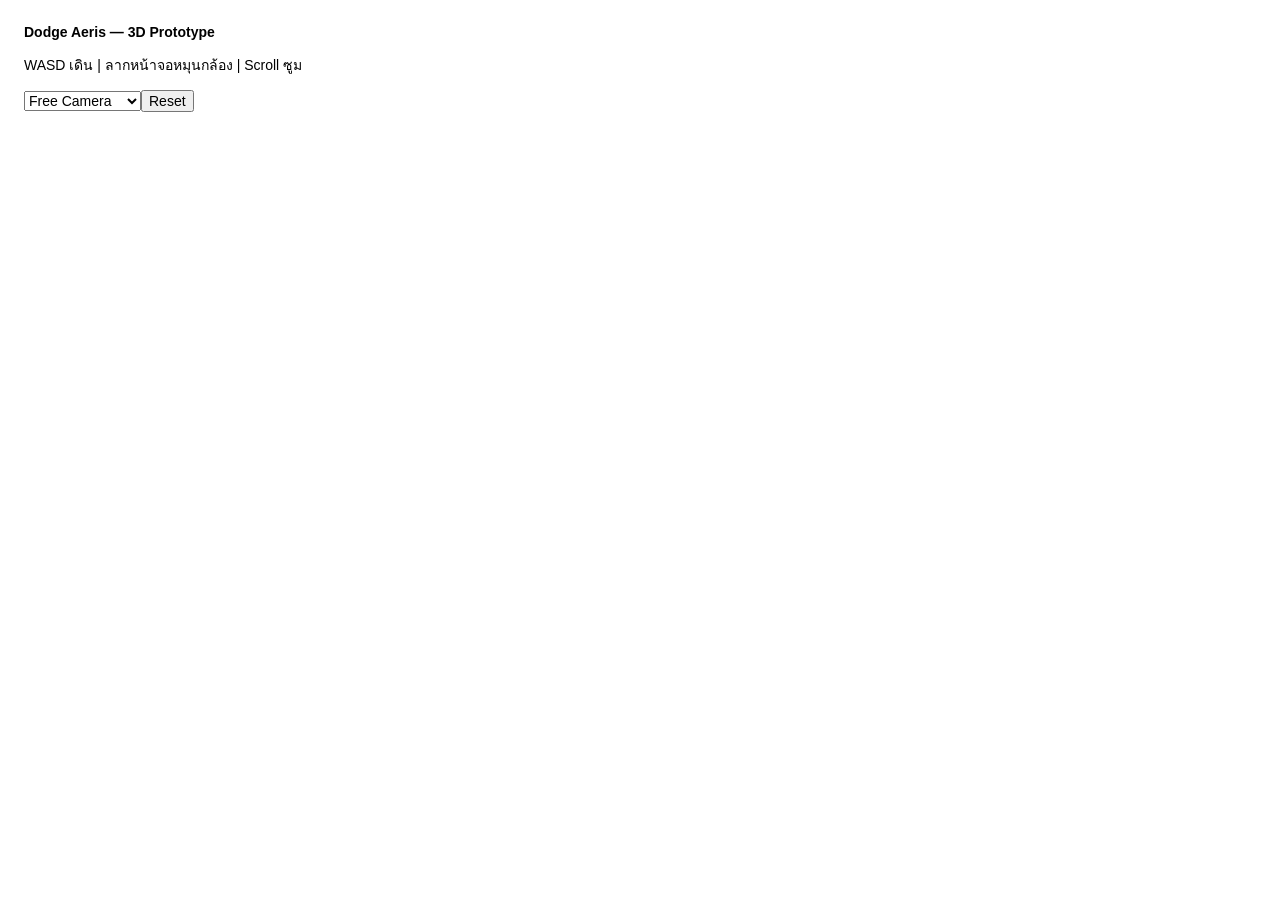
==== index.html @ 3a4ffaa9 "Add files via upload" ====
<!doctype html><html lang="th"><meta charset="utf-8"><meta name="viewport" content="width=device-width,initial-scale=1"><title>Dodge Aeris Camera Prototype</title><style>body{margin:0;overflow:hidden;font:14px sans-serif}#ui{position:absolute;top:12px;left:12px;background:#ffffffe0;padding:12px;border-radius:10px}button,select{font:inherit}canvas{display:block;touch-action:none}</style><div id="ui"><b>Dodge Aeris — 3D Prototype</b><p>WASD เดิน | ลากหน้าจอหมุนกล้อง | Scroll ซูม</p><select id="mode"><option value="free">Free Camera</option><option value="fixed">Fixed Camera</option><option value="follow">Follow Camera</option></select><button id="reset">Reset</button></div><script type="module">
import * as T from 'https://esm.sh/three@0.170.0';
const scene=new T.Scene();scene.background=new T.Color('#b9e5fc');const camera=new T.PerspectiveCamera(55,innerWidth/innerHeight,.1,100);const renderer=new T.WebGLRenderer({antialias:true});renderer.setSize(innerWidth,innerHeight);document.body.append(renderer.domElement);
scene.add(new T.HemisphereLight(0xffffff,0x69866a,3));const light=new T.DirectionalLight(0xffffff,2);light.position.set(4,8,5);scene.add(light);
function mesh(geometry,color,parent,x=0,y=0,z=0){let m=new T.Mesh(geometry,new T.MeshStandardMaterial({color}));m.position.set(x,y,z);parent.add(m);return m}
mesh(new T.BoxGeometry(70,.1,70),0x80bc78,scene,0,-.1,0);mesh(new T.BoxGeometry(5,.02,60),0xd8c9a0,scene,0,0,0);mesh(new T.BoxGeometry(60,.02,5),0xd8c9a0,scene,0,0,0);
const player=new T.Group();scene.add(player);mesh(new T.BoxGeometry(.9,1,.55),0x397dc7,player,0,1.25,0);mesh(new T.SphereGeometry(.65,16,12),0xffd0a8,player,0,2.28,0);mesh(new T.SphereGeometry(.65,16,12,0,Math.PI*2,0,Math.PI*.35),0x4c3228,player,0,2.32,0);
const arms=[],legs=[];for(let x of [-.6,.6]){let p=new T.Group();p.position.set(x,1.65,0);player.add(p);mesh(new T.BoxGeometry(.27,.75,.3),0x397dc7,p,0,-.37,0);arms.push(p)}for(let x of [-.23,.23]){let p=new T.Group();p.position.set(x,.72,0);player.add(p);mesh(new T.BoxGeometry(.3,.72,.4),0x364d79,p,0,-.35,0);legs.push(p)}
const mode=document.querySelector('#mode');mode.value=localStorage.getItem('dodge-camera')||'free';mode.onchange=()=>localStorage.setItem('dodge-camera',mode.value);let yaw=.7,pitch=.8,dist=9;document.querySelector('#reset').onclick=()=>{yaw=.7;pitch=.8;dist=9};const keys=new Set();addEventListener('keydown',e=>keys.add(e.key.toLowerCase()));addEventListener('keyup',e=>keys.delete(e.key.toLowerCase()));addEventListener('blur',()=>keys.clear());
let drag=false,px=0,py=0;const c=renderer.domElement;c.onpointerdown=e=>{drag=true;px=e.clientX;py=e.clientY;c.setPointerCapture(e.pointerId)};c.onpointerup=()=>drag=false;c.onpointermove=e=>{if(!drag||mode.value==='fixed')return;yaw-=(e.clientX-px)*.006;pitch=T.MathUtils.clamp(pitch+(e.clientY-py)*.004,.25,1.3);px=e.clientX;py=e.clientY};c.onwheel=e=>{dist=T.MathUtils.clamp(dist+Math.sign(e.deltaY),4,18)};c.oncontextmenu=e=>e.preventDefault();
const clock=new T.Clock();let step=0;function frame(){requestAnimationFrame(frame);let dt=Math.min(clock.getDelta(),.05),x=Number(keys.has('d'))-Number(keys.has('a')),z=Number(keys.has('s'))-Number(keys.has('w'));if(x||z){let len=Math.hypot(x,z);x/=len;z/=len;let dx=x*Math.cos(yaw)+z*Math.sin(yaw),dz=-x*Math.sin(yaw)+z*Math.cos(yaw);player.position.x+=dx*dt*4;player.position.z+=dz*dt*4;let target=Math.atan2(-dx,-dz);player.rotation.y+=Math.atan2(Math.sin(target-player.rotation.y),Math.cos(target-player.rotation.y))*Math.min(1,dt*12);step+=dt*11}let swing=(x||z)?Math.sin(step)*.5:0;legs[0].rotation.x=swing;legs[1].rotation.x=-swing;arms[0].rotation.x=-swing;arms[1].rotation.x=swing;if(mode.value==='fixed')yaw=.7;if(mode.value==='follow'){let diff=Math.atan2(Math.sin(player.rotation.y-yaw),Math.cos(player.rotation.y-yaw));yaw+=diff*Math.min(1,dt*3)}let target=player.position.clone().add(new T.Vector3(0,1.2,0));camera.position.lerp(target.clone().add(new T.Vector3(Math.sin(yaw)*Math.cos(pitch)*dist,Math.sin(pitch)*dist,Math.cos(yaw)*Math.cos(pitch)*dist)),Math.min(1,dt*10));camera.lookAt(target);renderer.render(scene,camera)}frame();onresize=()=>{camera.aspect=innerWidth/innerHeight;camera.updateProjectionMatrix();renderer.setSize(innerWidth,innerHeight)};
</script></html>
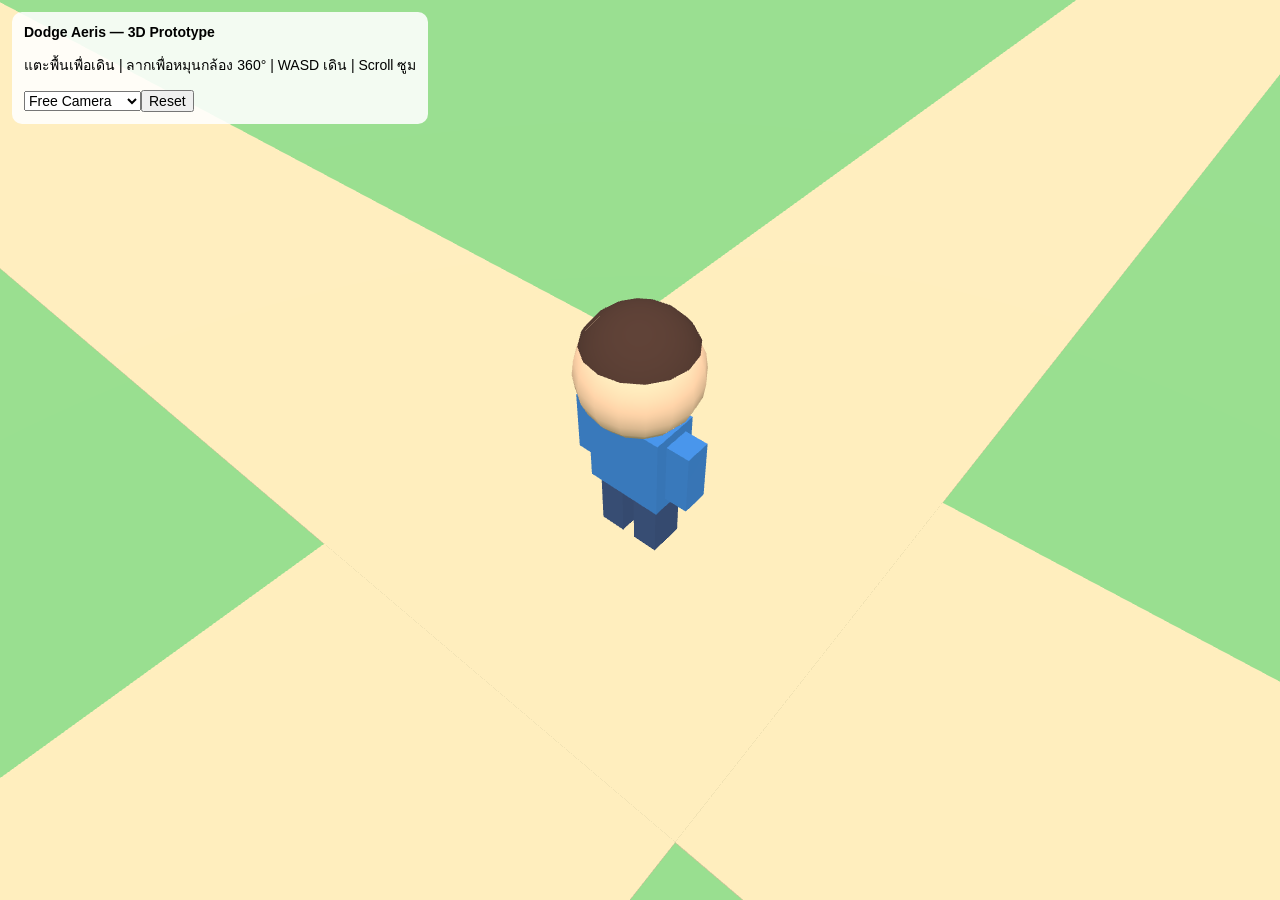
==== commit 6d2fc701: "Support reliable Pages loading and touch-to-walk controls" ====
--- a/index.html
+++ b/index.html
@@ -1,12 +1 @@
-<!doctype html><html lang="th"><meta charset="utf-8"><meta name="viewport" content="width=device-width,initial-scale=1"><title>Dodge Aeris Camera Prototype</title><style>body{margin:0;overflow:hidden;font:14px sans-serif}#ui{position:absolute;top:12px;left:12px;background:#ffffffe0;padding:12px;border-radius:10px}button,select{font:inherit}canvas{display:block;touch-action:none}</style><div id="ui"><b>Dodge Aeris — 3D Prototype</b><p>WASD เดิน | ลากหน้าจอหมุนกล้อง | Scroll ซูม</p><select id="mode"><option value="free">Free Camera</option><option value="fixed">Fixed Camera</option><option value="follow">Follow Camera</option></select><button id="reset">Reset</button></div><script type="module">
-import * as T from 'https://esm.sh/three@0.170.0';
-const scene=new T.Scene();scene.background=new T.Color('#b9e5fc');const camera=new T.PerspectiveCamera(55,innerWidth/innerHeight,.1,100);const renderer=new T.WebGLRenderer({antialias:true});renderer.setSize(innerWidth,innerHeight);document.body.append(renderer.domElement);
-scene.add(new T.HemisphereLight(0xffffff,0x69866a,3));const light=new T.DirectionalLight(0xffffff,2);light.position.set(4,8,5);scene.add(light);
-function mesh(geometry,color,parent,x=0,y=0,z=0){let m=new T.Mesh(geometry,new T.MeshStandardMaterial({color}));m.position.set(x,y,z);parent.add(m);return m}
-mesh(new T.BoxGeometry(70,.1,70),0x80bc78,scene,0,-.1,0);mesh(new T.BoxGeometry(5,.02,60),0xd8c9a0,scene,0,0,0);mesh(new T.BoxGeometry(60,.02,5),0xd8c9a0,scene,0,0,0);
-const player=new T.Group();scene.add(player);mesh(new T.BoxGeometry(.9,1,.55),0x397dc7,player,0,1.25,0);mesh(new T.SphereGeometry(.65,16,12),0xffd0a8,player,0,2.28,0);mesh(new T.SphereGeometry(.65,16,12,0,Math.PI*2,0,Math.PI*.35),0x4c3228,player,0,2.32,0);
-const arms=[],legs=[];for(let x of [-.6,.6]){let p=new T.Group();p.position.set(x,1.65,0);player.add(p);mesh(new T.BoxGeometry(.27,.75,.3),0x397dc7,p,0,-.37,0);arms.push(p)}for(let x of [-.23,.23]){let p=new T.Group();p.position.set(x,.72,0);player.add(p);mesh(new T.BoxGeometry(.3,.72,.4),0x364d79,p,0,-.35,0);legs.push(p)}
-const mode=document.querySelector('#mode');mode.value=localStorage.getItem('dodge-camera')||'free';mode.onchange=()=>localStorage.setItem('dodge-camera',mode.value);let yaw=.7,pitch=.8,dist=9;document.querySelector('#reset').onclick=()=>{yaw=.7;pitch=.8;dist=9};const keys=new Set();addEventListener('keydown',e=>keys.add(e.key.toLowerCase()));addEventListener('keyup',e=>keys.delete(e.key.toLowerCase()));addEventListener('blur',()=>keys.clear());
-let drag=false,px=0,py=0;const c=renderer.domElement;c.onpointerdown=e=>{drag=true;px=e.clientX;py=e.clientY;c.setPointerCapture(e.pointerId)};c.onpointerup=()=>drag=false;c.onpointermove=e=>{if(!drag||mode.value==='fixed')return;yaw-=(e.clientX-px)*.006;pitch=T.MathUtils.clamp(pitch+(e.clientY-py)*.004,.25,1.3);px=e.clientX;py=e.clientY};c.onwheel=e=>{dist=T.MathUtils.clamp(dist+Math.sign(e.deltaY),4,18)};c.oncontextmenu=e=>e.preventDefault();
-const clock=new T.Clock();let step=0;function frame(){requestAnimationFrame(frame);let dt=Math.min(clock.getDelta(),.05),x=Number(keys.has('d'))-Number(keys.has('a')),z=Number(keys.has('s'))-Number(keys.has('w'));if(x||z){let len=Math.hypot(x,z);x/=len;z/=len;let dx=x*Math.cos(yaw)+z*Math.sin(yaw),dz=-x*Math.sin(yaw)+z*Math.cos(yaw);player.position.x+=dx*dt*4;player.position.z+=dz*dt*4;let target=Math.atan2(-dx,-dz);player.rotation.y+=Math.atan2(Math.sin(target-player.rotation.y),Math.cos(target-player.rotation.y))*Math.min(1,dt*12);step+=dt*11}let swing=(x||z)?Math.sin(step)*.5:0;legs[0].rotation.x=swing;legs[1].rotation.x=-swing;arms[0].rotation.x=-swing;arms[1].rotation.x=swing;if(mode.value==='fixed')yaw=.7;if(mode.value==='follow'){let diff=Math.atan2(Math.sin(player.rotation.y-yaw),Math.cos(player.rotation.y-yaw));yaw+=diff*Math.min(1,dt*3)}let target=player.position.clone().add(new T.Vector3(0,1.2,0));camera.position.lerp(target.clone().add(new T.Vector3(Math.sin(yaw)*Math.cos(pitch)*dist,Math.sin(pitch)*dist,Math.cos(yaw)*Math.cos(pitch)*dist)),Math.min(1,dt*10));camera.lookAt(target);renderer.render(scene,camera)}frame();onresize=()=>{camera.aspect=innerWidth/innerHeight;camera.updateProjectionMatrix();renderer.setSize(innerWidth,innerHeight)};
-</script></html>+<!doctype html><html lang="th"><meta charset="utf-8"><meta name="viewport" content="width=device-width,initial-scale=1"><title>Dodge Aeris Camera Prototype</title><style>body{margin:0;overflow:hidden;font:14px sans-serif}#ui{position:absolute;top:12px;left:12px;background:#ffffffe0;padding:12px;border-radius:10px}button,select{font:inherit}canvas{display:block;touch-action:none}</style><div id="ui"><b>Dodge Aeris — 3D Prototype</b><p>แตะพื้นเพื่อเดิน | ลากเพื่อหมุนกล้อง 360° | WASD เดิน | Scroll ซูม</p><select id="mode"><option value="free">Free Camera</option><option value="fixed">Fixed Camera</option><option value="follow">Follow Camera</option></select><button id="reset">Reset</button></div><script type="module" src="./game.js"></script></html>
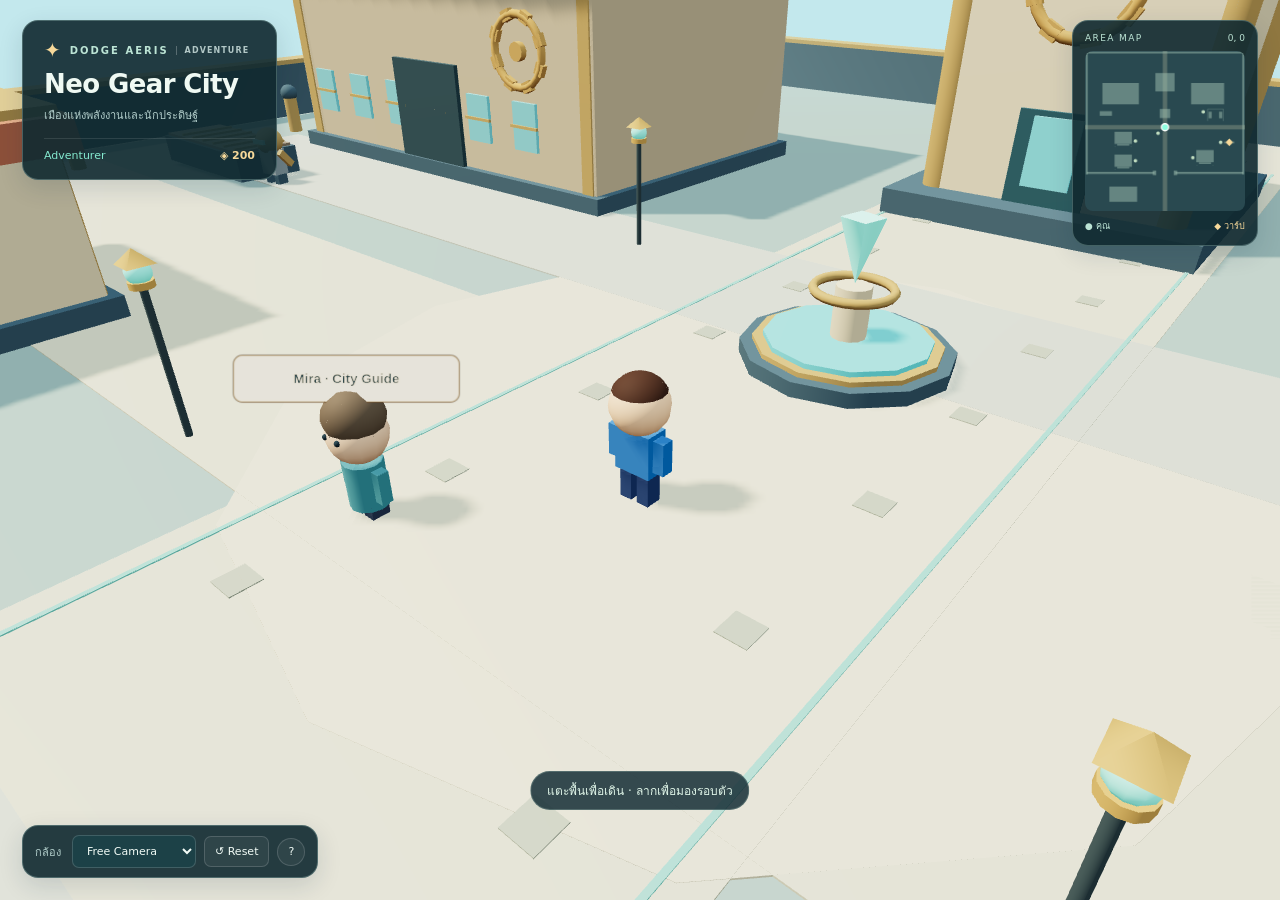
==== commit 264a17ab: "Build playable Neo Gear City with collision, NPCs and scene warps" ====
--- a/index.html
+++ b/index.html
@@ -1 +1,43 @@
-<!doctype html><html lang="th"><meta charset="utf-8"><meta name="viewport" content="width=device-width,initial-scale=1"><title>Dodge Aeris Camera Prototype</title><style>body{margin:0;overflow:hidden;font:14px sans-serif}#ui{position:absolute;top:12px;left:12px;background:#ffffffe0;padding:12px;border-radius:10px}button,select{font:inherit}canvas{display:block;touch-action:none}</style><div id="ui"><b>Dodge Aeris — 3D Prototype</b><p>แตะพื้นเพื่อเดิน | ลากเพื่อหมุนกล้อง 360° | WASD เดิน | Scroll ซูม</p><select id="mode"><option value="free">Free Camera</option><option value="fixed">Fixed Camera</option><option value="follow">Follow Camera</option></select><button id="reset">Reset</button></div><script type="module" src="./game.js"></script></html>
+<!doctype html>
+<html lang="th">
+<head>
+  <meta charset="utf-8">
+  <meta name="viewport" content="width=device-width,initial-scale=1,viewport-fit=cover">
+  <meta name="theme-color" content="#142d35">
+  <title>Dodge Aeris Adventure — Neo Gear City</title>
+  <link rel="stylesheet" href="./style.css">
+</head>
+<body>
+  <main id="game" aria-label="Dodge Aeris Adventure — เมืองสามมิติ"></main>
+  <header id="ui" class="hud panel">
+    <div class="eyebrow"><span class="brand-mark">✦</span> DODGE AERIS <span class="live-label">ADVENTURE</span></div>
+    <h1 id="map-name">Neo Gear City</h1>
+    <p id="map-subtitle">เมืองแห่งพลังงานและนักประดิษฐ์</p>
+    <div class="player-line"><span id="profession">Adventurer</span><span class="coin">◈ <b id="credits">200</b></span></div>
+  </header>
+  <aside class="map-panel panel" aria-label="แผนที่ย่อ">
+    <div class="map-heading"><span>AREA MAP</span><span id="map-coordinates">0, 0</span></div>
+    <canvas id="minimap" width="180" height="180" aria-label="ตำแหน่งผู้เล่น จุดสำคัญ และประตูวาร์ป"></canvas>
+    <div class="map-key"><span>● คุณ</span><span>◆ วาร์ป</span></div>
+  </aside>
+  <div id="loading" class="loading" role="status"><div class="loading-gem">✦</div><strong>กำลังเข้าเมือง…</strong></div>
+  <div id="status" class="status" role="status" aria-live="polite">แตะพื้นเพื่อเดิน · ลากเพื่อมองรอบตัว</div>
+  <nav class="camera-controls panel" aria-label="กล้องและการควบคุม">
+    <label for="mode">กล้อง</label>
+    <select id="mode"><option value="free">Free Camera</option><option value="fixed">Fixed Camera</option><option value="follow">Follow Camera</option></select>
+    <button id="reset" title="คืนมุมกล้อง">↺ <span>Reset</span></button>
+    <button id="help-toggle" aria-expanded="false" aria-controls="help">?</button>
+  </nav>
+  <div id="help" class="help panel" hidden>แตะหรือคลิกพื้นเพื่อเดิน · ลากเพื่อหมุนกล้อง 360°<br>สองนิ้วเลื่อนเพื่อมอง / จีบเพื่อซูม · WASD เดิน · Scroll ซูม<br>เข้าใกล้ NPC แล้วกดสนทนา หรือกด E<br>เดินผ่านวงประตูวาร์ปเพื่อเปลี่ยนเมือง</div>
+  <button id="interact" class="interact" hidden>สนทนา <span>E</span></button>
+  <section id="dialog-panel" class="dialog panel" role="dialog" aria-modal="true" aria-labelledby="dialog-title" hidden>
+    <button id="dialog-close" class="close" aria-label="ปิดบทสนทนา">×</button>
+    <div id="dialog-role" class="eyebrow">NEO GEAR CITY</div>
+    <h2 id="dialog-title"></h2>
+    <p id="dialog-text"></p>
+    <div id="dialog-actions"></div>
+    <div id="inventory-summary" class="inventory-summary"></div>
+  </section>
+  <script type="module" src="./game.js"></script>
+</body>
+</html>
--- a/style.css
+++ b/style.css
@@ -0,0 +1,3 @@
+:root{font-family:system-ui,-apple-system,"Noto Sans Thai",sans-serif;color:#eff9f3;--ink:#173a3e;--mint:#85ead0;--gold:#f7d99a;--panel:rgba(17,42,49,.91)}*{box-sizing:border-box}body{margin:0;overflow:hidden;background:#a9d5d5}button,select{font:inherit}button{cursor:pointer}button:focus-visible,select:focus-visible{outline:3px solid var(--gold);outline-offset:3px}[hidden]{display:none!important}#game>canvas{display:block;touch-action:none;width:100%;height:100%;outline:none}.panel{background:var(--panel);border:1px solid rgba(192,233,224,.27);box-shadow:0 8px 25px #102d3d24;border-radius:16px}.hud{position:absolute;top:max(20px,env(safe-area-inset-top));left:22px;padding:17px 21px;min-width:255px;pointer-events:none}.eyebrow{font-size:10px;font-weight:750;letter-spacing:2px;color:#bce4d5;display:flex;align-items:center;gap:7px}.brand-mark{color:var(--gold);font-size:20px}.live-label{font-size:8px;letter-spacing:1.1px;border-left:1px solid #ffffff40;padding-left:8px;color:#b2c7c6}h1{font-size:26px;letter-spacing:-.6px;margin:8px 0 2px;line-height:1.1}.hud p{font-size:11px;color:#b3cfcc;margin:7px 0 14px}.player-line{display:flex;justify-content:space-between;align-items:center;gap:20px;border-top:1px solid #ffffff1c;padding-top:10px;font-size:11px}.player-line>span:first-child{color:var(--mint)}.coin{color:var(--gold)}.map-panel{position:absolute;right:22px;top:max(20px,env(safe-area-inset-top));width:186px;padding:12px}.map-heading{display:flex;justify-content:space-between;font-size:9px;letter-spacing:1.4px;color:#bce4d5}#map-coordinates{font-variant-numeric:tabular-nums;letter-spacing:0}#minimap{display:block;width:160px;height:160px;margin:8px 0;border-radius:8px}.map-key{font-size:9px;display:flex;justify-content:space-between;color:#bce4d5}.map-key>span:last-child{color:var(--gold)}.camera-controls{position:absolute;left:22px;bottom:max(22px,env(safe-area-inset-bottom));display:flex;gap:8px;align-items:center;padding:9px 12px;font-size:11px}.camera-controls label{color:#b3cfcc;margin-right:3px}select,button{color:#f1fbf6;background:#ffffff0d;border:1px solid #ffffff28;border-radius:7px;padding:8px 10px}select{background:#1c4147;font-size:11px}button:hover{background:#ffffff22}.camera-controls #help-toggle{border-radius:50%;width:28px;height:28px;padding:0}.status{position:absolute;bottom:90px;left:50%;transform:translateX(-50%);padding:9px 16px;background:#142d35d9;border:1px solid #c9efdb36;border-radius:30px;font-size:12px;max-width:calc(100% - 32px);text-align:center;pointer-events:none;white-space:normal;transition:opacity .2s;color:#e0f6e9}.help{position:absolute;left:22px;bottom:78px;font-size:12px;line-height:2;padding:14px 18px;max-width:calc(100% - 44px)}.interact{position:absolute;bottom:max(22px,env(safe-area-inset-bottom));right:22px;display:flex;align-items:center;gap:18px;background:#246f66;border-color:#93e3c6;padding:13px 19px;font-size:13px;border-radius:13px;box-shadow:0 5px 24px #123c3b44}.interact span{font-size:10px;border:1px solid #ffffff50;border-radius:4px;padding:2px 6px}.dialog{position:absolute;bottom:100px;left:50%;transform:translateX(-50%);width:min(460px,calc(100% - 32px));padding:24px;max-height:65vh;overflow:auto;background:#15363bf5}.dialog h2{font-size:22px;color:var(--gold);margin:12px 32px 10px 0}.dialog p{font-size:14px;line-height:1.8;color:#d5e9e0;margin:12px 0 20px}.close{position:absolute;top:14px;right:14px;font-size:24px;width:32px;height:32px;line-height:24px;padding:0}.dialog-actions{display:flex;gap:8px;flex-wrap:wrap}#dialog-actions button{margin:0 8px 8px 0;background:#317b6d;border-color:#8edcc650;font-size:13px}#dialog-actions button:disabled{opacity:.5;cursor:default}.inventory-summary{font-size:11px;color:#a6c7bc;border-top:1px solid #ffffff24;padding-top:12px;line-height:1.8}.loading{position:absolute;inset:0;display:flex;flex-direction:column;gap:18px;align-items:center;justify-content:center;background:#183b43;z-index:20;color:#d0f4df}.loading-gem{color:var(--gold);font-size:50px;animation:pulse 1.5s ease-in-out infinite}@keyframes pulse{50%{opacity:.45;transform:scale(.9)}}
+@media(max-width:600px){.hud{left:12px;top:max(12px,env(safe-area-inset-top));min-width:0;max-width:calc(100% - 140px);padding:12px 13px;border-radius:12px}.eyebrow{font-size:8px;letter-spacing:1px;gap:4px}.live-label{display:none}.brand-mark{font-size:14px}h1{font-size:19px;margin:7px 0}.hud p{font-size:9px;line-height:1.5;margin:4px 0 9px;max-width:180px}.player-line{font-size:10px;gap:14px;padding-top:8px}.map-panel{right:12px;top:max(12px,env(safe-area-inset-top));width:112px;padding:8px;border-radius:12px}.map-heading{font-size:7px;letter-spacing:.5px}#minimap{width:94px;height:94px;margin:6px 0}.map-key{font-size:7px}.camera-controls{left:12px;bottom:max(12px,env(safe-area-inset-bottom));gap:5px;padding:7px;border-radius:11px}.camera-controls label{display:none}select{max-width:104px;font-size:10px;padding:7px 4px}#reset{padding:7px;font-size:11px}#reset span{display:none}.status{font-size:11px;bottom:72px;width:max-content;padding:8px 12px}.interact{right:12px;bottom:max(12px,env(safe-area-inset-bottom));font-size:11px;max-width:calc(100% - 215px);padding:11px;gap:5px}.interact span{display:none}.dialog{bottom:78px;padding:20px;max-height:60vh}.dialog h2{font-size:20px}.dialog p{font-size:13px}.help{left:12px;bottom:66px;padding:12px;font-size:11px;max-width:calc(100% - 24px)}}
+@media(max-height:480px){.hud p,.player-line,.map-key{display:none}.hud{padding:8px 12px}.map-panel{width:110px;padding:7px}#minimap{width:94px;height:94px}.status{bottom:66px}.dialog{bottom:68px;max-height:72vh}}
